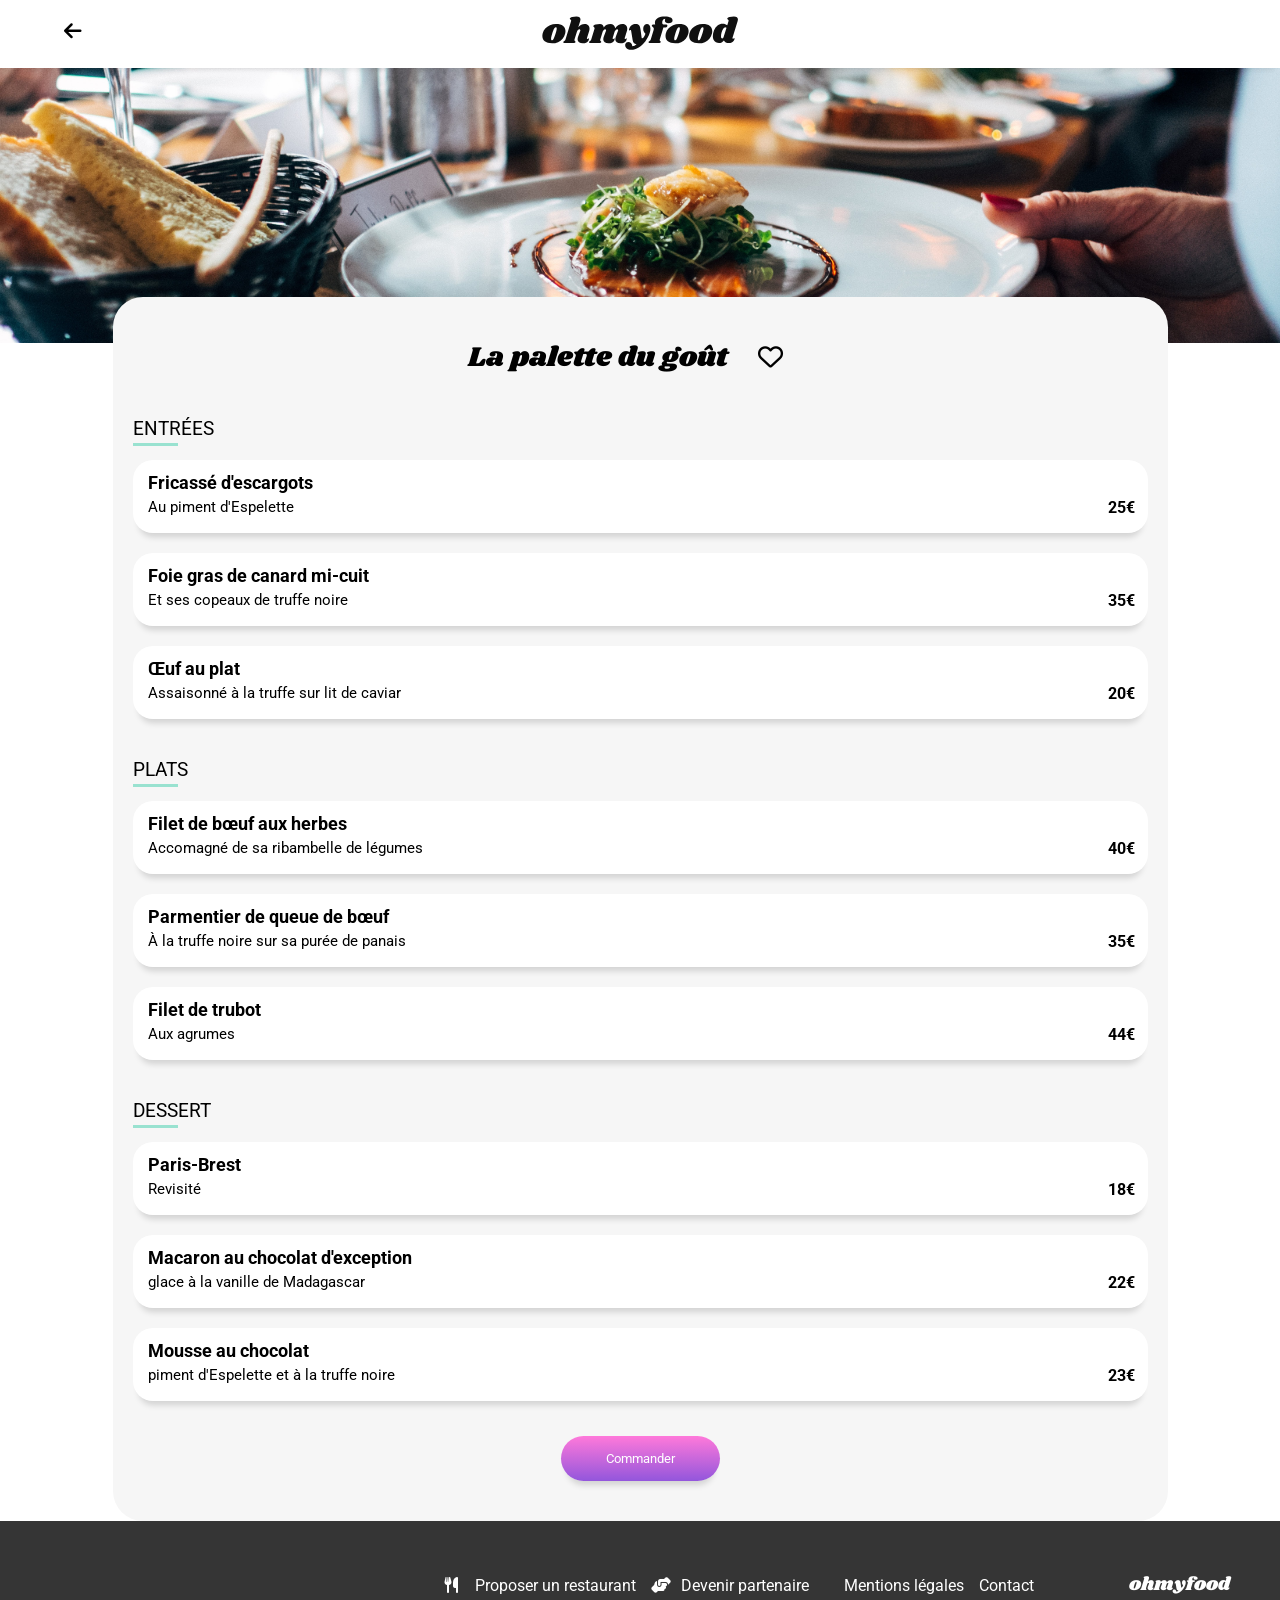
==== restaurants/rest1.html @ d845a364 "initial ommit" ====
<!DOCTYPE html>
<html lang="fr">
  <head>
    <meta charset="UTF-8" />
    <meta name="viewport" content="width=device-width, initial-scale=1.0" />
    <title>ohmyfood</title>
    <link rel="preconnect" href="https://fonts.googleapis.com" />
    <link rel="preconnect" href="https://fonts.gstatic.com" crossorigin />
    <link
      href="https://fonts.googleapis.com/css2?family=Roboto:ital,wght@0,100;0,300;0,400;0,500;0,700;0,900;1,100;1,300;1,400;1,500;1,700;1,900&display=swap"
      rel="stylesheet"
    />
    <link
      href="https://fonts.googleapis.com/css2?family=Shrikhand&display=swap"
      rel="stylesheet"
    />
    <link
      rel="stylesheet"
      href="https://cdnjs.cloudflare.com/ajax/libs/font-awesome/6.2.1/css/all.min.css"
      integrity="sha512-MV7K8+y+gLIBoVD59lQIYicR65iaqukzvf/nwasF0nqhPay5w/9lJmVM2hMDcnK1OnMGCdVK+iQrJ7lzPJQd1w=="
      crossorigin="anonymous"
      referrerpolicy="no-referrer"
    />
    <link rel="stylesheet" href="restaurants.css" />
  </head>

  <body>
    <div class="main-container">
      <header class="header">
        <a href="../index.html">
          <i class="fa-solid fa-arrow-left"></i>
        </a>
        <a href="../index.html">
          <img
            src="../assets/images/logo/ohmyfood@2x.svg"
            alt="Logo ohmyfood"
            id="logo"
          />
        </a>
      </header>
      <main>
        <img
          class="rest-img"
          src="../assets/images/restaurants/jay-wennington-N_Y88TWmGwA-unsplash.jpg"
          alt="photo d'un repas"
        />
        <section class="rest-container bg-grey container">
          <div class="title-container">
            <h1>La palette du goût</h1>
            <div class="heart-container">
              <i class="fa-regular fa-heart heart"></i>
              <i class="fa-solid fa-heart heart fa-gradient"></i>
            </div>
          </div>
          <div class="menu-cards menu-cards--animation menu-cards--animation-1">
            <h3 class="menu-title">ENTRÉES</h3>
            <article class="card">
              <input
                type="checkbox"
                class="menu-checkbox hidden-ckeckbox"
                id="checkmenu-1"
              />
              <div class="card-content">
                <label class="txt-card" for="checkmenu-1">
                  <span class="card-title">Fricassé d'escargots</span>
                  <span class="card-subtitle">Au piment d'Espelette</span>
                </label>
                <label class="menu-price" for="checkmenu-1">
                  <strong>25€</strong>
                </label>
                <div class="checkbox">
                  <div class="checkbox__circle">
                    <i class="fa-solid fa-check checkbox__circle--mark"></i>
                  </div>
                </div>
              </div>
            </article>
            <article class="card">
              <input
                type="checkbox"
                class="menu-checkbox hidden-ckeckbox"
                id="checkmenu-2"
              />
              <div class="card-content">
                <label class="txt-card" for="checkmenu-2">
                  <span class="card-title">Foie gras de canard mi-cuit</span>
                  <span class="card-subtitle"
                    >Et ses copeaux de truffe noire</span
                  >
                </label>
                <label class="menu-price" for="checkmenu-2">
                  <strong>35€</strong>
                </label>
                <div class="checkbox">
                  <div class="checkbox__circle">
                    <i class="fa-solid fa-check checkbox__circle--mark"></i>
                  </div>
                </div>
              </div>
            </article>
            <article class="card">
              <input
                type="checkbox"
                class="menu-checkbox hidden-ckeckbox"
                id="checkmenu-3"
              />
              <div class="card-content">
                <label class="txt-card" for="checkmenu-3">
                  <span class="card-title">Œuf au plat</span>
                  <span class="card-subtitle">
                    Assaisonné à la truffe sur lit de caviar
                  </span>
                </label>
                <label class="menu-price" for="checkmenu-3">
                  <strong>20€</strong>
                </label>
                <div class="checkbox">
                  <div class="checkbox__circle">
                    <i class="fa-solid fa-check checkbox__circle--mark"></i>
                  </div>
                </div>
              </div>
            </article>
          </div>
          <div class="menu-cards menu-cards--animation menu-cards--animation-2">
            <h3 class="menu-title">PLATS</h3>
            <article class="card">
              <input
                type="checkbox"
                class="menu-checkbox hidden-ckeckbox"
                id="checkmenu-4"
              />
              <div class="card-content">
                <label class="txt-card" for="checkmenu-4">
                  <span class="card-title">Filet de bœuf aux herbes</span>
                  <span class="card-subtitle">
                    Accomagné de sa ribambelle de légumes
                  </span>
                </label>
                <label class="menu-price" for="checkmenu-4">
                  <strong>40€</strong>
                </label>
                <div class="checkbox">
                  <div class="checkbox__circle">
                    <i class="fa-solid fa-check checkbox__circle--mark"></i>
                  </div>
                </div>
              </div>
            </article>
            <article class="card">
              <input
                type="checkbox"
                class="menu-checkbox hidden-ckeckbox"
                id="checkmenu-5"
              />
              <div class="card-content">
                <label class="txt-card" for="checkmenu-5">
                  <span class="card-title">Parmentier de queue de bœuf</span>
                  <span class="card-subtitle">
                    À la truffe noire sur sa purée de panais
                  </span>
                </label>
                <label class="menu-price" for="checkmenu-5">
                  <strong>35€</strong>
                </label>
                <div class="checkbox">
                  <div class="checkbox__circle">
                    <i class="fa-solid fa-check checkbox__circle--mark"></i>
                  </div>
                </div>
              </div>
            </article>
            <article class="card">
              <input
                type="checkbox"
                class="menu-checkbox hidden-ckeckbox"
                id="checkmenu-6"
              />
              <div class="card-content">
                <label class="txt-card" for="checkmenu-6">
                  <span class="card-title">Filet de trubot</span>
                  <span class="card-subtitle">Aux agrumes</span>
                </label>
                <label class="menu-price" for="checkmenu-6">
                  <strong>44€</strong>
                </label>
                <div class="checkbox">
                  <div class="checkbox__circle">
                    <i class="fa-solid fa-check checkbox__circle--mark"></i>
                  </div>
                </div>
              </div>
            </article>
          </div>
          <div class="menu-cards menu-cards--animation menu-cards--animation-3">
            <h3 class="menu-title">DESSERT</h3>
            <article class="card">
              <input
                type="checkbox"
                class="menu-checkbox hidden-ckeckbox"
                id="checkmenu-7"
              />
              <div class="card-content">
                <label class="txt-card" for="checkmenu-7">
                  <span class="card-title">Paris-Brest</span>
                  <span class="card-subtitle">Revisité</span>
                </label>
                <label class="menu-price" for="checkmenu-7">
                  <strong>18€</strong>
                </label>
                <div class="checkbox">
                  <div class="checkbox__circle">
                    <i class="fa-solid fa-check checkbox__circle--mark"></i>
                  </div>
                </div>
              </div>
            </article>
            <article class="card">
              <input
                type="checkbox"
                class="menu-checkbox hidden-ckeckbox"
                id="checkmenu-8"
              />
              <div class="card-content">
                <label class="txt-card" for="checkmenu-8">
                  <span class="card-title"
                    >Macaron au chocolat d'exception</span
                  >
                  <span class="card-subtitle"
                    >glace à la vanille de Madagascar</span
                  >
                </label>
                <label class="menu-price" for="checkmenu-8">
                  <strong>22€</strong>
                </label>
                <div class="checkbox">
                  <div class="checkbox__circle">
                    <i class="fa-solid fa-check checkbox__circle--mark"></i>
                  </div>
                </div>
              </div>
            </article>
            <article class="card">
              <input
                type="checkbox"
                class="menu-checkbox hidden-ckeckbox"
                id="checkmenu-9"
              />
              <div class="card-content">
                <label class="txt-card" for="checkmenu-9">
                  <span class="card-title">Mousse au chocolat</span>
                  <span class="card-subtitle">
                    piment d'Espelette et à la truffe noire
                  </span>
                </label>
                <label class="menu-price" for="checkmenu-9">
                  <strong>23€</strong>
                </label>
                <div class="checkbox">
                  <div class="checkbox__circle">
                    <i class="fa-solid fa-check checkbox__circle--mark"></i>
                  </div>
                </div>
              </div>
            </article>
          </div>
          <div class="rest-btn">
            <button class="btn">
              <span>Commander</span>
            </button>
          </div>
        </section>
      </main>
      <footer>
        <h3 class="logo-footer">ohmyfood</h3>
        <div class="nav-bar">
          <nav>
            <ul>
              <li>
                <a href=""
                  ><i class="fa-solid fa-utensils"></i>Proposer un restaurant</a
                >
              </li>
              <li>
                <a href=""
                  ><i class="fa-solid fa-handshake-angle"></i>Devenir
                  partenaire</a
                >
              </li>
            </ul>
          </nav>
          <nav>
            <ul>
              <li><a href="">Mentions légales</a></li>
              <li><a href="">Contact</a></li>
            </ul>
          </nav>
        </div>
      </footer>
    </div>
  </body>
</html>
---- restaurants/restaurants.css ----
@charset "UTF-8";
.loader-container {
  position: fixed;
  width: 100%;
  height: 100%;
  top: 0;
  background-color: rgba(255, 255, 255, 0.95);
  z-index: 999;
  display: flex;
  align-items: center;
  justify-content: center;
  animation: fadeOut 1s ease forwards;
  animation-delay: 2s;
}

@keyframes rotation {
  0% {
    transform: rotate(0deg);
  }
  100% {
    transform: rotate(360deg);
  }
}
@keyframes fadeOut {
  from {
    opacity: 1;
  }
  to {
    opacity: 0;
    z-index: 0;
  }
}
.load {
  width: 30px;
  height: 100px;
  margin: 10px;
  display: flex;
  justify-content: space-evenly;
}
.load__bar {
  background-color: #9356dc;
  height: 100px;
  width: 3px;
  animation: bars 1000ms ease-in-out backwards infinite;
  animation-direction: alternate;
}
.load__bar--1 {
  animation-delay: 200ms;
}
.load__bar--2 {
  animation-delay: 400ms;
}
.load__bar--3 {
  animation-delay: 600ms;
}
.load__bar--4 {
  animation-delay: 800ms;
}
.load__bar--5 {
  animation-delay: 1000ms;
}

@keyframes bars {
  0% {
    transform: scaleY(0.5);
  }
  100% {
    transform: scaleY(1);
  }
}
h1,
h2,
h3 {
  margin: 0;
  padding: 0;
}

h1 {
  font-weight: 500;
}

* {
  font-family: Roboto, sans-serif;
}

a {
  color: inherit;
  text-decoration: none;
}

.main-container {
  width: 100%;
}

.container {
  width: 100%;
  margin: auto;
  padding: 0 20px;
  box-sizing: border-box;
}

body {
  display: flex;
  justify-content: center;
  margin: 0;
}

.header {
  display: flex;
  justify-content: center;
  z-index: 1;
  box-shadow: 0px 7px 6px -6px rgba(0, 0, 0, 0.1);
  position: relative;
}

#logo {
  display: flex;
  justify-content: center;
  padding-bottom: 18px;
  padding-top: 16px;
}

.adress__section {
  background-color: #eaeaea;
  width: 100%;
  height: 50px;
  box-shadow: 0px 10px 6px -6px rgba(0, 0, 0, 0.15);
  position: relative;
  display: flex;
  justify-content: center;
  align-items: center;
}
.adress__section input.search {
  font-size: 16px;
  font-weight: 500;
  background-color: #eaeaea;
  border: none;
  text-align: center;
  padding-left: 10px;
  padding-right: 10px;
  width: 120px;
}
.adress__section input.search:focus {
  outline: none;
}

.first-section {
  padding: 35px 0 50px;
  justify-content: center;
  display: flex;
  text-align: center;
}

.btn {
  border-radius: 25px;
  border: none;
  color: #ffffff;
  margin-top: 10px;
  padding: 15px 30px;
  background: linear-gradient(to bottom, #ff79da, #9356dc);
  transition: all 0.3s ease-in-out;
  display: inline-block;
  box-shadow: 0px 10px 6px -6px rgba(0, 0, 0, 0.15);
  position: relative;
}
.btn:hover {
  opacity: 0.7;
  box-shadow: 0px 12px 6px -6px rgba(0, 0, 0, 0.15);
}

.section-title {
  padding-top: 35px;
  padding-bottom: 20px;
  margin: 0;
}

.steps__functionning {
  display: flex;
  flex-direction: column;
  padding-left: 10px;
}

.article__functionning {
  height: 72px;
  background-color: #f6f6f6;
  font-weight: bold;
  display: flex;
  align-items: center;
  width: 100%;
}
.article__functionning--content {
  display: flex;
  align-items: center;
  padding-left: 40px;
}
.article__functionning.card {
  background-color: #f6f6f6;
}
.article__functionning span {
  width: 24px;
  height: 24px;
  border-radius: 50%;
  display: flex;
  justify-content: center;
  align-items: center;
  border: #9356dc solid 1px;
  background-color: #9356dc;
  color: white;
  position: absolute;
  margin-left: -11px;
  text-align: center;
  line-height: 24px;
}

.article__i {
  color: grey;
  padding-right: 20px;
}
.article__i--store {
  color: #9356dc;
  padding-right: 20px;
}

.bg-grey {
  background-color: #f6f6f6;
}

.card {
  border-radius: 20px;
  margin-bottom: 20px;
  box-shadow: 0px 10px 6px -6px rgba(0, 0, 0, 0.15);
  position: relative;
  background-color: #ffffff;
}
.card .card-content {
  padding-left: 15px;
  display: flex;
  justify-content: space-between;
  align-items: center;
}
.card .card-content .txt-card .card-title {
  margin-bottom: 5px;
  margin-top: 10px;
  font-size: 18px;
  font-weight: bold;
  display: block;
}
.card .card-content .txt-card .card-subtitle {
  margin-top: 0;
  margin-bottom: 1em;
  display: block;
}

.restaurants-cards {
  padding-bottom: 50px;
}
.restaurants-cards img {
  height: 231px;
  width: 100%;
  border-top-left-radius: 20px;
  border-top-right-radius: 20px;
  -o-object-fit: cover;
     object-fit: cover;
}
.restaurants-cards .new {
  display: flex;
  justify-content: center;
  align-items: center;
  box-shadow: 0px 10px 6px -6px rgba(0, 0, 0, 0.15);
  position: relative;
  width: 80px;
  height: 29px;
  background-color: #99e2d0;
  border-radius: 2px;
  position: absolute;
  right: 15px;
  top: 20px;
}
.restaurants-cards .new span {
  color: #008766;
}

.heart-container {
  width: 25px;
  height: 25px;
  margin-right: 30px;
}

i.heart {
  padding-right: 25px;
  font-size: 25px;
  position: absolute;
}
i.heart.fa-solid {
  opacity: 0;
  transition: all 0.3s ease-in-out;
}
i.heart.fa-solid:hover, i.heart.fa-solid:focus, i.heart.fa-solid:visited {
  opacity: 1;
}

.fa-gradient {
  background: -webkit-gradient(linear, left top, left bottom, from(#ff79da), to(#9356dc));
  background-clip: text;
  -webkit-background-clip: text;
  -webkit-text-fill-color: transparent;
}

footer {
  background-color: #353535;
  color: #ffffff;
  height: 186px;
  width: 100%;
}
footer h3 {
  color: white;
  font-family: Shrikhand, serif;
  font-weight: 300;
  margin-top: 0;
  padding-top: 20px;
  padding-left: 20px;
  padding-bottom: 10px;
}
footer i {
  width: 15px;
}

ul {
  list-style: none;
  margin: 0;
  padding-inline-start: 20px;
}
ul li {
  padding-top: 5px;
}
ul i {
  padding-right: 15px;
}

/*****media queries Desktop version****/
@media (min-width: 1024px) {
  .container {
    max-width: 1055px;
  }
  .restaurants-cards {
    display: flex;
    flex-wrap: wrap;
    gap: 2rem;
    justify-content: center;
  }
  .restaurants-cards .card {
    min-width: 30rem;
  }
  footer {
    display: flex;
    flex-direction: row-reverse;
    height: 114px;
  }
  footer h3 {
    padding-top: 50px;
    padding-right: 50px;
  }
  .nav-bar {
    display: flex;
    padding-right: 60px;
  }
  ul {
    display: flex;
    padding-top: 50px;
  }
  ul li {
    padding-right: 15px;
  }
  .steps__functionning {
    flex-direction: row;
    gap: 20px;
    padding-bottom: 30px;
  }
}
/*****media queries tablet version*****/
/****j'ai répété le code du desktop***/
@media (min-width: 768px) and (max-width: 1023px) {
  footer {
    display: flex;
    flex-direction: row-reverse;
    height: 114px;
  }
  footer h3 {
    padding-top: 50px;
    padding-right: 50px;
  }
  .nav-bar {
    display: flex;
    padding-right: 60px;
  }
  ul {
    display: flex;
    padding-top: 50px;
  }
  ul li {
    padding-right: 6px;
    font-size: 14px;
  }
  .steps__functionning {
    flex-direction: row;
    gap: 20px;
    padding-bottom: 30px;
  }
  .steps__functionning .article__functionning--content {
    padding-left: 24px;
    font-size: 14px;
  }
  .steps__functionning i {
    padding-right: 9px;
  }
  .restaurants-cards {
    display: flex;
    flex-wrap: wrap;
    gap: 2rem;
    justify-content: center;
  }
  .restaurants-cards .card {
    width: 46%;
  }
}
/*the same style of index.html*/
.header {
  display: flex;
}
.header i {
  font-size: 20px;
  position: absolute;
  left: 5%;
  bottom: 39%;
}

.rest-img {
  height: 275px;
  width: 100%;
  -o-object-fit: cover;
     object-fit: cover;
}

.rest-container {
  border-radius: 30px;
  margin-top: -50px;
  position: relative;
}
.rest-container.container {
  padding: 40px 20px;
}
.rest-container h1 {
  font-family: Shrikhand, serif;
  font-size: 28px;
  width: 80%;
}

.title-container {
  display: flex;
  justify-content: space-between;
  align-items: center;
}

.menu-title {
  font-weight: normal;
  margin-bottom: 20px;
  position: relative;
}
.menu-title::after {
  content: "";
  position: absolute;
  bottom: -6px;
  left: 0;
  width: 45px;
  height: 3px;
  background-color: #99e2d0;
}

.menu-cards {
  margin-top: 40px;
}
.menu-cards .card {
  padding-left: 15px;
  overflow: hidden;
}
.menu-cards .card .card-content {
  padding-left: 0;
  overflow: hidden;
  justify-content: initial;
}

.txt-card {
  width: 85%;
  transition: 0.5s ease-in-out;
  text-overflow: ellipsis;
  overflow: hidden;
  white-space: nowrap;
}
.txt-card .card-title,
.txt-card .card-subtitle {
  text-overflow: ellipsis;
  overflow: hidden;
  white-space: nowrap;
  font-size: 15px;
}

.menu-price {
  width: 15%;
  padding-top: 22px;
  padding-left: 10px;
}

.hidden-ckeckbox {
  display: none;
}

/*animation of menu-cards*/
@keyframes slideUp {
  from {
    transform: translateY(20px);
    opacity: 0;
  }
  to {
    transform: translateY(0px);
    opacity: 1;
  }
}
.menu-cards--animation {
  opacity: 0;
  animation: slideUp 1s ease forwards;
}
.menu-cards--animation-1 {
  animation-delay: 0s;
}
.menu-cards--animation-2 {
  animation-delay: 1s;
}
.menu-cards--animation-3 {
  animation-delay: 2s;
}

.rest-btn {
  text-align: center;
}
.rest-btn .btn {
  padding: 15px 45px;
  margin-top: 15px;
}

.checkbox {
  display: flex;
  justify-content: center;
  align-items: center;
  height: 73px;
  width: 80px;
  margin-right: -90px;
  background-color: #99e2d0;
  transition: 0.3s ease;
}
.checkbox__circle {
  display: flex;
  justify-content: center;
  align-items: center;
  background-color: #fff;
  border-radius: 50%;
  height: 25px;
  width: 25px;
}
.checkbox__circle--mark {
  color: #99e2d0;
}

input.menu-checkbox:checked + .card-content .checkbox {
  margin-right: 0;
}

@media (min-width: 1024px) {
  .title-container {
    justify-content: center;
    gap: 30px;
  }
  .title-container h1 {
    width: auto;
  }
  .menu-cards .card .card-content:hover .checkbox {
    margin-right: 0;
  }
  .menu-cards .card .card-content .txt-card {
    width: 95%;
  }
  .menu-cards .card .card-content .menu-price {
    width: 5%;
  }
  .menu-cards .card .card-content .checkbox {
    margin-right: -90px;
  }
  input.menu-checkbox:checked + .card-content .txt-card {
    width: 95%;
  }
  h1 {
    text-align: center;
  }
}
/*****media queries tablet version*****/
/****j'ai répété le code du desktop***/
@media (min-width: 768px) and (max-width: 1023px) {
  .menu-cards .card .card-content:hover .checkbox {
    margin-right: 0;
  }
  .menu-cards .card .card-content .txt-card {
    width: 90%;
  }
  .menu-cards .card .card-content .menu-price {
    width: 10%;
  }
  .menu-cards .card .card-content .checkbox {
    margin-right: -90px;
  }
}/*# sourceMappingURL=restaurants.css.map */
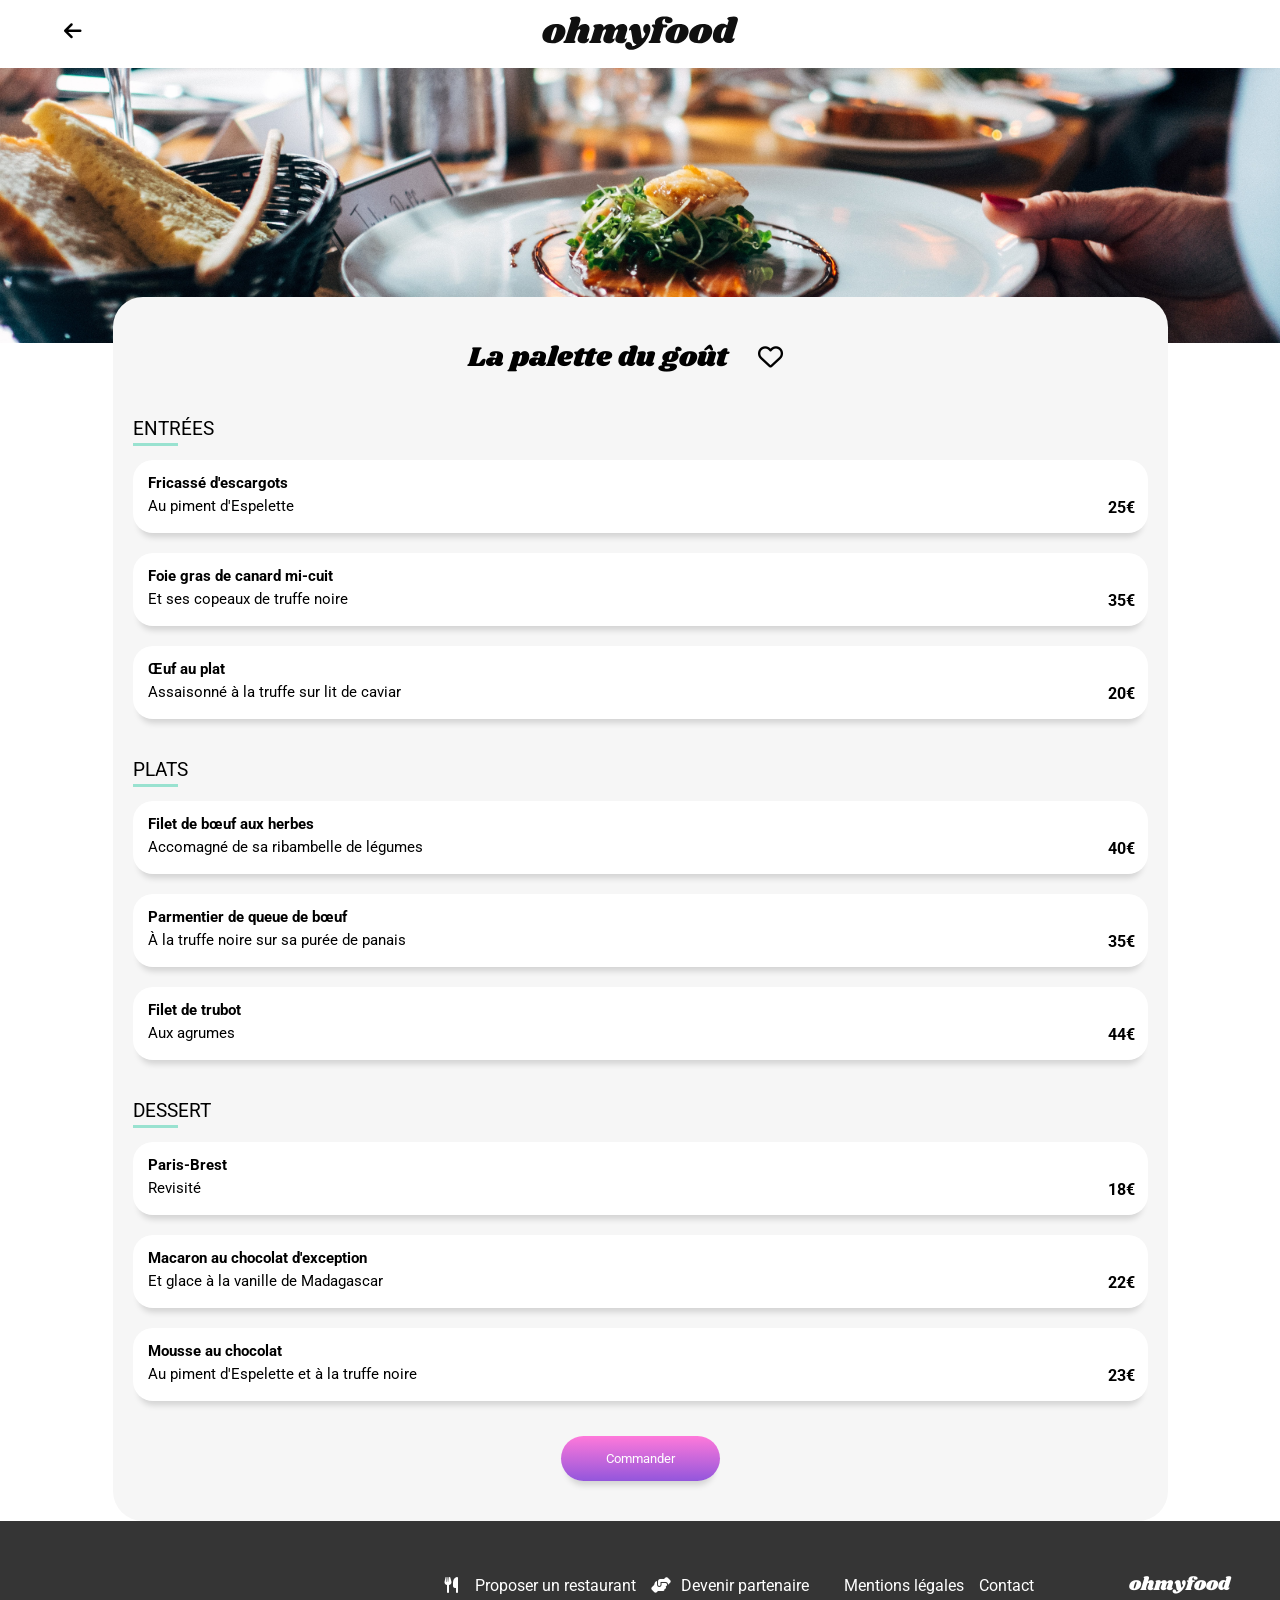
==== commit 862eb56e: "version finale" ====
--- a/restaurants/rest1.html
+++ b/restaurants/rest1.html
@@ -27,7 +27,7 @@
   <body>
     <div class="main-container">
       <header class="header">
-        <a href="../index.html">
+        <a href="../index.html#rest-1">
           <i class="fa-solid fa-arrow-left"></i>
         </a>
         <a href="../index.html">
@@ -44,28 +44,34 @@
           src="../assets/images/restaurants/jay-wennington-N_Y88TWmGwA-unsplash.jpg"
           alt="photo d'un repas"
         />
-        <section class="rest-container bg-grey container">
-          <div class="title-container">
+        <section class="rest__container bg-grey container">
+          <div class="rest__container--title">
             <h1>La palette du goût</h1>
             <div class="heart-container">
-              <i class="fa-regular fa-heart heart"></i>
-              <i class="fa-solid fa-heart heart fa-gradient"></i>
+              <i class="fa-regular fa-heart heart-container__heart"></i>
+              <i
+                class="fa-solid fa-heart heart-container__heart fa-gradient"
+              ></i>
             </div>
           </div>
-          <div class="menu-cards menu-cards--animation menu-cards--animation-1">
-            <h3 class="menu-title">ENTRÉES</h3>
+          <div
+            class="menu__cards menu-cards--animation menu-cards--animation-1"
+          >
+            <h3 class="menu__cards--title">ENTRÉES</h3>
             <article class="card">
               <input
                 type="checkbox"
                 class="menu-checkbox hidden-ckeckbox"
                 id="checkmenu-1"
               />
-              <div class="card-content">
-                <label class="txt-card" for="checkmenu-1">
-                  <span class="card-title">Fricassé d'escargots</span>
-                  <span class="card-subtitle">Au piment d'Espelette</span>
-                </label>
-                <label class="menu-price" for="checkmenu-1">
+              <div class="card__content">
+                <label class="card__content--txt" for="checkmenu-1">
+                  <span class="card__content--title">Fricassé d'escargots</span>
+                  <span class="card__content--subtitle"
+                    >Au piment d'Espelette</span
+                  >
+                </label>
+                <label class="card__content--price" for="checkmenu-1">
                   <strong>25€</strong>
                 </label>
                 <div class="checkbox">
@@ -81,14 +87,16 @@
                 class="menu-checkbox hidden-ckeckbox"
                 id="checkmenu-2"
               />
-              <div class="card-content">
-                <label class="txt-card" for="checkmenu-2">
-                  <span class="card-title">Foie gras de canard mi-cuit</span>
-                  <span class="card-subtitle"
+              <div class="card__content">
+                <label class="card__content--txt" for="checkmenu-2">
+                  <span class="card__content--title"
+                    >Foie gras de canard mi-cuit</span
+                  >
+                  <span class="card__content--subtitle"
                     >Et ses copeaux de truffe noire</span
                   >
                 </label>
-                <label class="menu-price" for="checkmenu-2">
+                <label class="card__content--price" for="checkmenu-2">
                   <strong>35€</strong>
                 </label>
                 <div class="checkbox">
@@ -104,14 +112,14 @@
                 class="menu-checkbox hidden-ckeckbox"
                 id="checkmenu-3"
               />
-              <div class="card-content">
-                <label class="txt-card" for="checkmenu-3">
-                  <span class="card-title">Œuf au plat</span>
-                  <span class="card-subtitle">
+              <div class="card__content">
+                <label class="card__content--txt" for="checkmenu-3">
+                  <span class="card__content--title">Œuf au plat</span>
+                  <span class="card__content--subtitle">
                     Assaisonné à la truffe sur lit de caviar
                   </span>
                 </label>
-                <label class="menu-price" for="checkmenu-3">
+                <label class="card__content--price" for="checkmenu-3">
                   <strong>20€</strong>
                 </label>
                 <div class="checkbox">
@@ -122,22 +130,26 @@
               </div>
             </article>
           </div>
-          <div class="menu-cards menu-cards--animation menu-cards--animation-2">
-            <h3 class="menu-title">PLATS</h3>
+          <div
+            class="menu__cards menu-cards--animation menu-cards--animation-2"
+          >
+            <h3 class="menu__cards--title">PLATS</h3>
             <article class="card">
               <input
                 type="checkbox"
                 class="menu-checkbox hidden-ckeckbox"
                 id="checkmenu-4"
               />
-              <div class="card-content">
-                <label class="txt-card" for="checkmenu-4">
-                  <span class="card-title">Filet de bœuf aux herbes</span>
-                  <span class="card-subtitle">
+              <div class="card__content">
+                <label class="card__content--txt" for="checkmenu-4">
+                  <span class="card__content--title"
+                    >Filet de bœuf aux herbes</span
+                  >
+                  <span class="card__content--subtitle">
                     Accomagné de sa ribambelle de légumes
                   </span>
                 </label>
-                <label class="menu-price" for="checkmenu-4">
+                <label class="card__content--price" for="checkmenu-4">
                   <strong>40€</strong>
                 </label>
                 <div class="checkbox">
@@ -153,14 +165,16 @@
                 class="menu-checkbox hidden-ckeckbox"
                 id="checkmenu-5"
               />
-              <div class="card-content">
-                <label class="txt-card" for="checkmenu-5">
-                  <span class="card-title">Parmentier de queue de bœuf</span>
-                  <span class="card-subtitle">
+              <div class="card__content">
+                <label class="card__content--txt" for="checkmenu-5">
+                  <span class="card__content--title"
+                    >Parmentier de queue de bœuf</span
+                  >
+                  <span class="card__content--subtitle">
                     À la truffe noire sur sa purée de panais
                   </span>
                 </label>
-                <label class="menu-price" for="checkmenu-5">
+                <label class="card__content--price" for="checkmenu-5">
                   <strong>35€</strong>
                 </label>
                 <div class="checkbox">
@@ -176,12 +190,12 @@
                 class="menu-checkbox hidden-ckeckbox"
                 id="checkmenu-6"
               />
-              <div class="card-content">
-                <label class="txt-card" for="checkmenu-6">
-                  <span class="card-title">Filet de trubot</span>
-                  <span class="card-subtitle">Aux agrumes</span>
-                </label>
-                <label class="menu-price" for="checkmenu-6">
+              <div class="card__content">
+                <label class="card__content--txt" for="checkmenu-6">
+                  <span class="card__content--title">Filet de trubot</span>
+                  <span class="card__content--subtitle">Aux agrumes</span>
+                </label>
+                <label class="card__content--price" for="checkmenu-6">
                   <strong>44€</strong>
                 </label>
                 <div class="checkbox">
@@ -192,20 +206,22 @@
               </div>
             </article>
           </div>
-          <div class="menu-cards menu-cards--animation menu-cards--animation-3">
-            <h3 class="menu-title">DESSERT</h3>
+          <div
+            class="menu__cards menu-cards--animation menu-cards--animation-3"
+          >
+            <h3 class="menu__cards--title">DESSERT</h3>
             <article class="card">
               <input
                 type="checkbox"
                 class="menu-checkbox hidden-ckeckbox"
                 id="checkmenu-7"
               />
-              <div class="card-content">
-                <label class="txt-card" for="checkmenu-7">
-                  <span class="card-title">Paris-Brest</span>
-                  <span class="card-subtitle">Revisité</span>
-                </label>
-                <label class="menu-price" for="checkmenu-7">
+              <div class="card__content">
+                <label class="card__content--txt" for="checkmenu-7">
+                  <span class="card__content--title">Paris-Brest</span>
+                  <span class="card__content--subtitle">Revisité</span>
+                </label>
+                <label class="card__content--price" for="checkmenu-7">
                   <strong>18€</strong>
                 </label>
                 <div class="checkbox">
@@ -221,16 +237,16 @@
                 class="menu-checkbox hidden-ckeckbox"
                 id="checkmenu-8"
               />
-              <div class="card-content">
-                <label class="txt-card" for="checkmenu-8">
-                  <span class="card-title"
+              <div class="card__content">
+                <label class="card__content--txt" for="checkmenu-8">
+                  <span class="card__content--title"
                     >Macaron au chocolat d'exception</span
                   >
-                  <span class="card-subtitle"
-                    >glace à la vanille de Madagascar</span
-                  >
-                </label>
-                <label class="menu-price" for="checkmenu-8">
+                  <span class="card__content--subtitle"
+                    >Et glace à la vanille de Madagascar</span
+                  >
+                </label>
+                <label class="card__content--price" for="checkmenu-8">
                   <strong>22€</strong>
                 </label>
                 <div class="checkbox">
@@ -246,14 +262,14 @@
                 class="menu-checkbox hidden-ckeckbox"
                 id="checkmenu-9"
               />
-              <div class="card-content">
-                <label class="txt-card" for="checkmenu-9">
-                  <span class="card-title">Mousse au chocolat</span>
-                  <span class="card-subtitle">
-                    piment d'Espelette et à la truffe noire
+              <div class="card__content">
+                <label class="card__content--txt" for="checkmenu-9">
+                  <span class="card__content--title">Mousse au chocolat</span>
+                  <span class="card__content--subtitle">
+                    Au piment d'Espelette et à la truffe noire
                   </span>
                 </label>
-                <label class="menu-price" for="checkmenu-9">
+                <label class="card__content--price" for="checkmenu-9">
                   <strong>23€</strong>
                 </label>
                 <div class="checkbox">
@@ -272,7 +288,9 @@
         </section>
       </main>
       <footer>
-        <h3 class="logo-footer">ohmyfood</h3>
+        <a href="">
+          <h3 class="logo-footer">ohmyfood</h3>
+        </a>
         <div class="nav-bar">
           <nav>
             <ul>
--- a/restaurants/restaurants.css
+++ b/restaurants/restaurants.css
@@ -1,4 +1,4 @@
-@charset "UTF-8";
+/****loader-container's animation***/
 .loader-container {
   position: fixed;
   width: 100%;
@@ -13,23 +13,21 @@
   animation-delay: 2s;
 }
 
-@keyframes rotation {
+@keyframes fadeOut {
   0% {
-    transform: rotate(0deg);
+    opacity: 1;
+  }
+  99% {
+    opacity: 0;
+    height: 100%;
+    width: 100%;
   }
   100% {
-    transform: rotate(360deg);
-  }
-}
-@keyframes fadeOut {
-  from {
-    opacity: 1;
-  }
-  to {
-    opacity: 0;
-    z-index: 0;
-  }
-}
+    height: 0;
+    width: 0;
+  }
+}
+/****bars's animation*****/
 .load {
   width: 30px;
   height: 100px;
@@ -68,6 +66,17 @@
     transform: scaleY(1);
   }
 }
+/****Basic styles for small screens (mobile first)****/
+* {
+  font-family: Roboto, sans-serif;
+}
+
+body {
+  display: flex;
+  justify-content: center;
+  margin: 0;
+}
+
 h1,
 h2,
 h3 {
@@ -79,10 +88,6 @@
   font-weight: 500;
 }
 
-* {
-  font-family: Roboto, sans-serif;
-}
-
 a {
   color: inherit;
   text-decoration: none;
@@ -97,12 +102,6 @@
   margin: auto;
   padding: 0 20px;
   box-sizing: border-box;
-}
-
-body {
-  display: flex;
-  justify-content: center;
-  margin: 0;
 }
 
 .header {
@@ -178,9 +177,14 @@
   display: flex;
   flex-direction: column;
   padding-left: 10px;
-}
-
-.article__functionning {
+  padding-bottom: 35px;
+}
+.steps__functionning--content {
+  display: flex;
+  align-items: center;
+  padding-left: 40px;
+}
+.steps__functionning--article {
   height: 72px;
   background-color: #f6f6f6;
   font-weight: bold;
@@ -188,15 +192,10 @@
   align-items: center;
   width: 100%;
 }
-.article__functionning--content {
-  display: flex;
-  align-items: center;
-  padding-left: 40px;
-}
-.article__functionning.card {
+.steps__functionning--article.card {
   background-color: #f6f6f6;
 }
-.article__functionning span {
+.steps__functionning--article span {
   width: 24px;
   height: 24px;
   border-radius: 50%;
@@ -205,7 +204,7 @@
   align-items: center;
   border: #9356dc solid 1px;
   background-color: #9356dc;
-  color: white;
+  color: #ffffff;
   position: absolute;
   margin-left: -11px;
   text-align: center;
@@ -232,37 +231,32 @@
   position: relative;
   background-color: #ffffff;
 }
-.card .card-content {
+.card__content {
   padding-left: 15px;
   display: flex;
   justify-content: space-between;
   align-items: center;
 }
-.card .card-content .txt-card .card-title {
+.card__content--title {
   margin-bottom: 5px;
   margin-top: 10px;
   font-size: 18px;
   font-weight: bold;
   display: block;
 }
-.card .card-content .txt-card .card-subtitle {
+.card__content--subtitle {
   margin-top: 0;
   margin-bottom: 1em;
   display: block;
 }
-
-.restaurants-cards {
+.card__shadow {
+  box-shadow: 0px 4px 4px -7px rgba(0, 0, 0, 0.1);
+}
+
+.restaurants__cards {
   padding-bottom: 50px;
 }
-.restaurants-cards img {
-  height: 231px;
-  width: 100%;
-  border-top-left-radius: 20px;
-  border-top-right-radius: 20px;
-  -o-object-fit: cover;
-     object-fit: cover;
-}
-.restaurants-cards .new {
+.restaurants__cards--new {
   display: flex;
   justify-content: center;
   align-items: center;
@@ -275,27 +269,33 @@
   position: absolute;
   right: 15px;
   top: 20px;
-}
-.restaurants-cards .new span {
   color: #008766;
+}
+.restaurants__cards img {
+  height: 231px;
+  width: 100%;
+  border-top-left-radius: 20px;
+  border-top-right-radius: 20px;
+  -o-object-fit: cover;
+     object-fit: cover;
 }
 
 .heart-container {
   width: 25px;
   height: 25px;
   margin-right: 30px;
-}
-
-i.heart {
+  /****heart's animation****/
+}
+.heart-container__heart {
   padding-right: 25px;
   font-size: 25px;
   position: absolute;
 }
-i.heart.fa-solid {
+.heart-container__heart.fa-solid {
   opacity: 0;
   transition: all 0.3s ease-in-out;
 }
-i.heart.fa-solid:hover, i.heart.fa-solid:focus, i.heart.fa-solid:visited {
+.heart-container__heart.fa-solid:hover, .heart-container__heart.fa-solid:focus, .heart-container__heart.fa-solid:visited {
   opacity: 1;
 }
 
@@ -306,6 +306,7 @@
   -webkit-text-fill-color: transparent;
 }
 
+/****footer bloc*****/
 footer {
   background-color: #353535;
   color: #ffffff;
@@ -313,7 +314,7 @@
   width: 100%;
 }
 footer h3 {
-  color: white;
+  color: #ffffff;
   font-family: Shrikhand, serif;
   font-weight: 300;
   margin-top: 0;
@@ -324,32 +325,38 @@
 footer i {
   width: 15px;
 }
-
-ul {
+footer ul {
   list-style: none;
   margin: 0;
   padding-inline-start: 20px;
 }
-ul li {
+footer ul li {
   padding-top: 5px;
 }
-ul i {
+footer ul i {
   padding-right: 15px;
 }
 
 /*****media queries Desktop version****/
 @media (min-width: 1024px) {
+  .header {
+    box-shadow: 0px 5px 6px -6px rgba(0, 0, 0, 0.1);
+  }
   .container {
     max-width: 1055px;
   }
-  .restaurants-cards {
+  .adress__section {
+    box-shadow: none;
+  }
+  .restaurants__cards {
     display: flex;
     flex-wrap: wrap;
     gap: 2rem;
     justify-content: center;
   }
-  .restaurants-cards .card {
-    min-width: 30rem;
+  .restaurants__cards .card {
+    width: 30rem;
+    max-width: 48%;
   }
   footer {
     display: flex;
@@ -378,7 +385,6 @@
   }
 }
 /*****media queries tablet version*****/
-/****j'ai répété le code du desktop***/
 @media (min-width: 768px) and (max-width: 1023px) {
   footer {
     display: flex;
@@ -391,11 +397,11 @@
   }
   .nav-bar {
     display: flex;
-    padding-right: 60px;
   }
   ul {
     display: flex;
     padding-top: 50px;
+    gap: 10px;
   }
   ul li {
     padding-right: 6px;
@@ -406,27 +412,24 @@
     gap: 20px;
     padding-bottom: 30px;
   }
-  .steps__functionning .article__functionning--content {
+  .steps__functionning--content {
     padding-left: 24px;
     font-size: 14px;
   }
   .steps__functionning i {
     padding-right: 9px;
   }
-  .restaurants-cards {
+  .restaurants__cards {
     display: flex;
     flex-wrap: wrap;
     gap: 2rem;
     justify-content: center;
   }
-  .restaurants-cards .card {
+  .restaurants__cards .card {
     width: 46%;
   }
 }
 /*the same style of index.html*/
-.header {
-  display: flex;
-}
 .header i {
   font-size: 20px;
   position: absolute;
@@ -441,32 +444,34 @@
      object-fit: cover;
 }
 
-.rest-container {
+.rest__container {
   border-radius: 30px;
   margin-top: -50px;
   position: relative;
 }
-.rest-container.container {
+.rest__container.container {
   padding: 40px 20px;
 }
-.rest-container h1 {
+.rest__container--title {
+  display: flex;
+  justify-content: space-between;
+  align-items: center;
+}
+.rest__container h1 {
   font-family: Shrikhand, serif;
   font-size: 28px;
   width: 80%;
 }
 
-.title-container {
-  display: flex;
-  justify-content: space-between;
-  align-items: center;
-}
-
-.menu-title {
+.menu__cards {
+  margin-top: 40px;
+}
+.menu__cards--title {
   font-weight: normal;
   margin-bottom: 20px;
   position: relative;
 }
-.menu-title::after {
+.menu__cards--title::after {
   content: "";
   position: absolute;
   bottom: -6px;
@@ -475,46 +480,39 @@
   height: 3px;
   background-color: #99e2d0;
 }
-
-.menu-cards {
-  margin-top: 40px;
-}
-.menu-cards .card {
-  padding-left: 15px;
-  overflow: hidden;
-}
-.menu-cards .card .card-content {
+.menu__cards .card__content {
   padding-left: 0;
   overflow: hidden;
   justify-content: initial;
 }
-
-.txt-card {
+.menu__cards .card__content--txt {
   width: 85%;
   transition: 0.5s ease-in-out;
   text-overflow: ellipsis;
   overflow: hidden;
   white-space: nowrap;
 }
-.txt-card .card-title,
-.txt-card .card-subtitle {
+.menu__cards .card__content--title, .menu__cards .card__content--subtitle {
   text-overflow: ellipsis;
   overflow: hidden;
   white-space: nowrap;
   font-size: 15px;
 }
-
-.menu-price {
+.menu__cards .card__content--price {
   width: 15%;
   padding-top: 22px;
   padding-left: 10px;
 }
+.menu__cards .card {
+  padding-left: 15px;
+  overflow: hidden;
+}
 
 .hidden-ckeckbox {
   display: none;
 }
 
-/*animation of menu-cards*/
+/*****animation of menu__cards*****/
 @keyframes slideUp {
   from {
     transform: translateY(20px);
@@ -561,7 +559,7 @@
   display: flex;
   justify-content: center;
   align-items: center;
-  background-color: #fff;
+  background-color: #ffffff;
   border-radius: 50%;
   height: 25px;
   width: 25px;
@@ -570,31 +568,32 @@
   color: #99e2d0;
 }
 
-input.menu-checkbox:checked + .card-content .checkbox {
+input.menu-checkbox:checked + .card__content .checkbox {
   margin-right: 0;
 }
 
+/****media queries desktop version****/
 @media (min-width: 1024px) {
-  .title-container {
+  .rest__container--title {
     justify-content: center;
     gap: 30px;
   }
-  .title-container h1 {
+  .rest__container--title h1 {
     width: auto;
   }
-  .menu-cards .card .card-content:hover .checkbox {
+  .menu__cards .card__content:hover .checkbox {
     margin-right: 0;
   }
-  .menu-cards .card .card-content .txt-card {
+  .menu__cards .card__content--txt {
     width: 95%;
   }
-  .menu-cards .card .card-content .menu-price {
+  .menu__cards .card__content--price {
     width: 5%;
   }
-  .menu-cards .card .card-content .checkbox {
+  .menu__cards .card__content .checkbox {
     margin-right: -90px;
   }
-  input.menu-checkbox:checked + .card-content .txt-card {
+  input.menu-checkbox:checked + .card__content--txt {
     width: 95%;
   }
   h1 {
@@ -602,18 +601,17 @@
   }
 }
 /*****media queries tablet version*****/
-/****j'ai répété le code du desktop***/
 @media (min-width: 768px) and (max-width: 1023px) {
-  .menu-cards .card .card-content:hover .checkbox {
+  .menu__cards .card__content:hover .checkbox {
     margin-right: 0;
   }
-  .menu-cards .card .card-content .txt-card {
+  .menu__cards .card__content--txt {
     width: 90%;
   }
-  .menu-cards .card .card-content .menu-price {
+  .menu__cards .card__content--price {
     width: 10%;
   }
-  .menu-cards .card .card-content .checkbox {
+  .menu__cards .card__content .checkbox {
     margin-right: -90px;
   }
 }/*# sourceMappingURL=restaurants.css.map */
